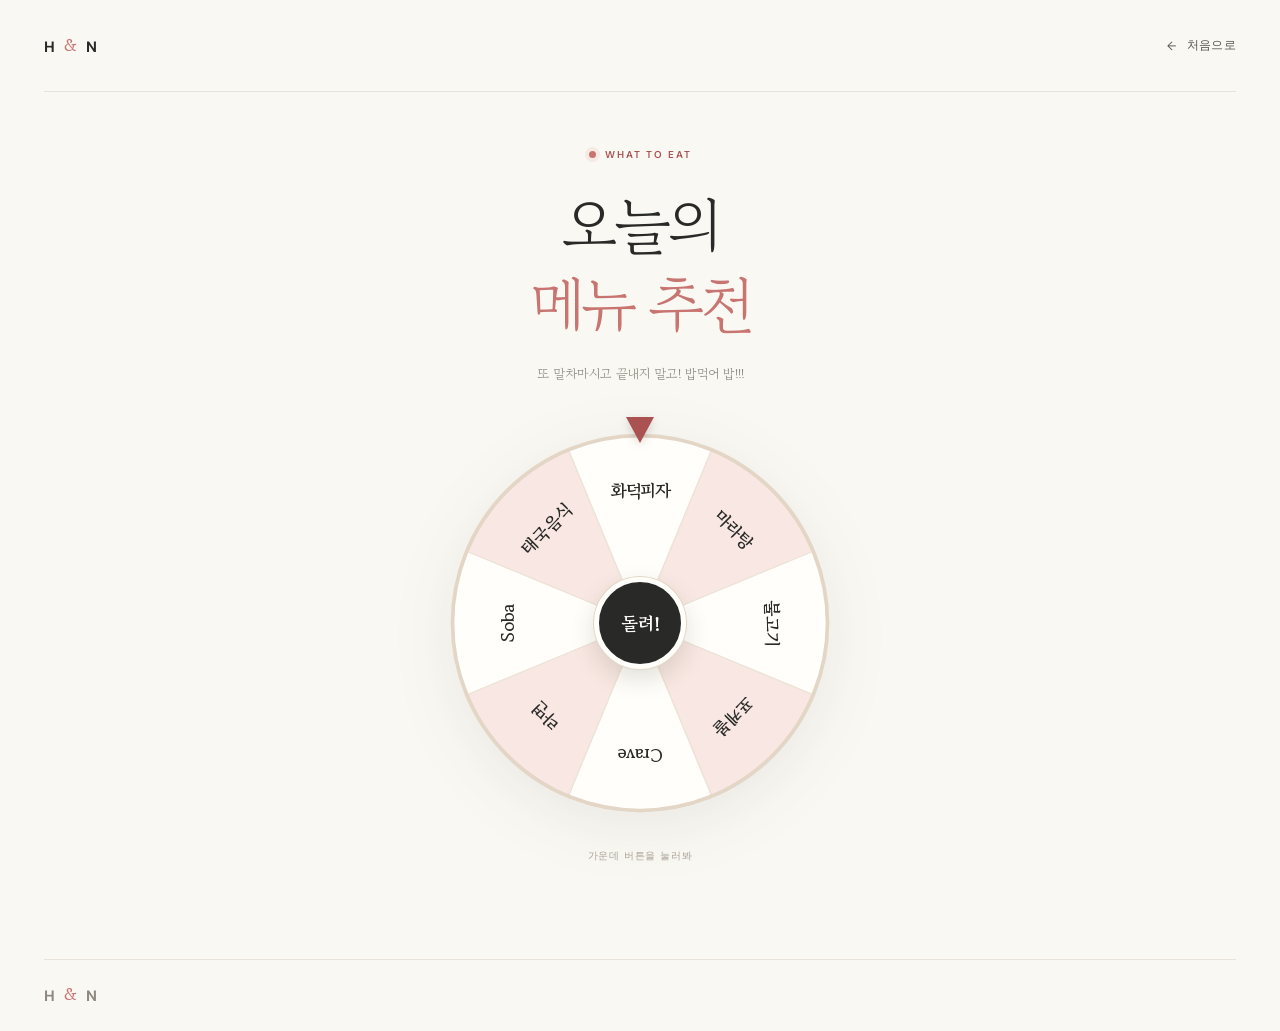
==== menu.html @ ce66f6a4 "Add a menu roulette page and drop the old site name Co-Authored-By: Claude Opus 5.5 <noreply@anthrop" ====
<!doctype html>
<html lang="ko">
  <head>
    <meta charset="utf-8">
    <meta name="viewport" content="width=device-width, initial-scale=1">
    <meta name="theme-color" content="#faf8f3">
    <meta name="description" content="오늘 뭐 먹을지 고민될 때 돌려 보는 메뉴 룰렛.">
    <title>오늘의 메뉴 추천</title>
    <link rel="stylesheet" href="styles.css">
  </head>
  <body class="menu-page">
    <header class="site-header">
      <a class="wordmark" href="index.html" aria-label="홈">H <span>&</span> N</a>
      <a class="header-link" href="index.html"><span aria-hidden="true">←</span> 처음으로</a>
    </header>

    <main>
      <section class="timeline-intro menu-intro" aria-labelledby="menu-title">
        <p class="eyebrow"><span class="eyebrow-dot" aria-hidden="true"></span> WHAT TO EAT</p>
        <h1 id="menu-title">오늘의<br><span>메뉴 추천</span></h1>
        <p class="menu-note">또 말차마시고 끝내지 말고! 밥먹어 밥!!!</p>
      </section>

      <section class="roulette" aria-label="메뉴 룰렛">
        <div class="roulette-stage">
          <span class="roulette-pointer" aria-hidden="true"></span>
          <svg class="roulette-wheel" viewBox="-160 -160 320 320" aria-hidden="true" data-wheel></svg>
          <button class="roulette-spin" type="button" data-spin>돌려!</button>
        </div>
        <p class="roulette-hint">가운데 버튼을 눌러봐</p>
      </section>
    </main>

    <footer class="timeline-footer">
      <a class="wordmark" href="index.html">H <span>&</span> N</a>
    </footer>

    <div class="reveal" role="dialog" aria-modal="true" aria-labelledby="reveal-title" hidden data-reveal>
      <div class="reveal-confetti" aria-hidden="true" data-confetti></div>
      <div class="reveal-card">
        <p class="reveal-kicker" id="reveal-title">따단!</p>
        <p class="reveal-menu" data-result></p>
        <div class="reveal-actions">
          <button class="primary-link" type="button" data-again>
            <span>한 번 더 돌리기</span>
            <span class="link-arrow" aria-hidden="true">↻</span>
          </button>
          <button class="secondary-link" type="button" data-close>
            <span>좋아, 이걸로!</span>
            <span class="link-arrow" aria-hidden="true">♥</span>
          </button>
        </div>
      </div>
    </div>

    <script>
      const menus = [
        { label: "화덕피자", text: "Ocean View에서 화덕피자!" },
        { label: "마라탕", text: "마라탕 배달 시켜먹기~" },
        { label: "불고기", text: "K-Central가서 불고기 어때?" },
        { label: "포케볼", text: "오늘은 Makai에서 포케볼이 딱이다! (ㅇㅈㅇㅈ)" },
        { label: "Crave", text: "건강하게 이번엔 Crave가자!" },
        { label: "라면", text: "귀찮은데…오늘은 집에서 라면이닷!" },
        { label: "Soba", text: "찾아보니 Noodles의 Soba Shrimp가 그렇게 맛있대!" },
        { label: "태국음식", text: "태국음식은 어떤가용 울 공쥬님? ㅎㅎ" },
      ];

      const wheel = document.querySelector("[data-wheel]");
      const spinButton = document.querySelector("[data-spin]");
      const reveal = document.querySelector("[data-reveal]");
      const result = document.querySelector("[data-result]");
      const confetti = document.querySelector("[data-confetti]");
      const reduceMotion = matchMedia("(prefers-reduced-motion: reduce)");

      // Draw the wheel: slice i is centred at i * slice degrees, clockwise from the top.
      const slice = 360 / menus.length;
      const radius = 150;
      const point = (deg, r) => {
        const rad = (deg - 90) * (Math.PI / 180);
        return `${(r * Math.cos(rad)).toFixed(2)} ${(r * Math.sin(rad)).toFixed(2)}`;
      };
      wheel.innerHTML = menus.map((menu, i) => {
        const start = i * slice - slice / 2;
        const end = start + slice;
        return `
          <path class="slice slice-${i % 2}" d="M0 0 L${point(start, radius)} A${radius} ${radius} 0 0 1 ${point(end, radius)} Z"/>
          <text class="slice-label" transform="rotate(${i * slice}) translate(0 -104)">${menu.label}</text>`;
      }).join("") + `<circle class="wheel-rim" r="${radius}"/>`;

      let rotation = 0;
      let last = -1;
      let spinning = false;

      function spin() {
        if (spinning) return;
        spinning = true;
        spinButton.disabled = true;
        closeReveal(false);

        // Pick a different menu from last time so it never feels stuck.
        let pick;
        do pick = Math.floor(Math.random() * menus.length);
        while (pick === last && menus.length > 1);
        last = pick;

        const jitter = (Math.random() - 0.5) * slice * 0.6;
        const target = (360 - pick * slice + jitter + 360) % 360;
        const turns = rotation - (rotation % 360) + 360 * 6 + target;
        const duration = reduceMotion.matches ? 0 : 4600;
        rotation = turns;
        wheel.style.transitionDuration = `${duration}ms`;
        wheel.style.transform = `rotate(${rotation}deg)`;

        setTimeout(() => {
          spinning = false;
          spinButton.disabled = false;
          openReveal(menus[pick].text);
        }, duration + 150);
      }

      function burst() {
        const colors = ["#c87572", "#d3b778", "#e8b4ab", "#a95251", "#efd9a6"];
        confetti.innerHTML = Array.from({ length: 36 }, (_, i) => {
          const angle = (i / 36) * Math.PI * 2 + Math.random() * 0.3;
          const distance = 140 + Math.random() * 160;
          const style = [
            `--x:${(Math.cos(angle) * distance).toFixed(0)}px`,
            `--y:${(Math.sin(angle) * distance).toFixed(0)}px`,
            `--r:${Math.floor(Math.random() * 540)}deg`,
            `--d:${Math.floor(Math.random() * 120)}ms`,
            `background:${colors[i % colors.length]}`,
          ].join(";");
          return `<i style="${style}"></i>`;
        }).join("");
      }

      function openReveal(text) {
        result.textContent = text;
        burst();
        reveal.hidden = false;
        // Restart the entrance animation each time.
        reveal.classList.remove("is-open");
        void reveal.offsetWidth;
        reveal.classList.add("is-open");
        reveal.querySelector("[data-close]").focus();
      }

      function closeReveal(restoreFocus = true) {
        if (reveal.hidden) return;
        reveal.hidden = true;
        reveal.classList.remove("is-open");
        if (restoreFocus) spinButton.focus();
      }

      spinButton.addEventListener("click", spin);
      document.querySelector("[data-again]").addEventListener("click", spin);
      document.querySelector("[data-close]").addEventListener("click", () => closeReveal());
      reveal.addEventListener("click", (event) => {
        if (event.target === reveal) closeReveal();
      });
      addEventListener("keydown", (event) => {
        if (event.key === "Escape") closeReveal();
      });
    </script>
  </body>
</html>
---- styles.css ----
@import url("https://fonts.googleapis.com/css2?family=DM+Sans:wght@400;500;600;700&family=Gowun+Batang:wght@400;700&display=swap");

:root {
  color-scheme: light;
  --paper: #faf8f3;
  --ink: #292a27;
  --muted: #89877f;
  --line: #e8e2d8;
  --accent: #c87572;
  --accent-dark: #a95251;
  --sans: "DM Sans", "Apple SD Gothic Neo", "Malgun Gothic", sans-serif;
  --serif: "Gowun Batang", "Nanum Myeongjo", Georgia, serif;
}

* {
  box-sizing: border-box;
}

html {
  background: var(--paper);
  scroll-behavior: smooth;
}

body {
  min-width: 320px;
  margin: 0;
  color: var(--ink);
  background: var(--paper);
  font-family: var(--sans);
  -webkit-font-smoothing: antialiased;
}

a {
  color: inherit;
}

a:focus-visible {
  outline: 2px solid var(--accent);
  outline-offset: 5px;
}

.site-header,
.home-footer,
.timeline-footer {
  display: flex;
  align-items: center;
  justify-content: space-between;
}

.site-header {
  width: min(100% - 88px, 1320px);
  height: 92px;
  margin: 0 auto;
  border-bottom: 1px solid var(--line);
}

.wordmark {
  text-decoration: none;
  font-size: 15px;
  font-weight: 700;
  letter-spacing: 0.1em;
}

.wordmark span {
  padding: 0 2px;
  color: var(--accent);
  font-family: var(--serif);
}

.header-link {
  display: inline-flex;
  align-items: center;
  gap: 10px;
  color: #585750;
  text-decoration: none;
  font-size: 12px;
  letter-spacing: 0.025em;
  transition: color 180ms ease;
}

.header-nav {
  display: flex;
  align-items: center;
  gap: 28px;
}

.header-link:hover,
.back-link:hover {
  color: var(--accent-dark);
}

.home-page {
  min-height: 100svh;
  display: flex;
  flex-direction: column;
}

.home-hero {
  position: relative;
  isolation: isolate;
  display: flex;
  flex: 1;
  min-height: 600px;
  align-items: center;
  justify-content: center;
  flex-direction: column;
  overflow: hidden;
  padding: 78px 24px 96px;
  text-align: center;
}

.eyebrow {
  display: inline-flex;
  align-items: center;
  gap: 9px;
  margin: 0;
  color: var(--accent-dark);
  font-size: 10px;
  font-weight: 600;
  letter-spacing: 0.2em;
}

.eyebrow-dot {
  width: 7px;
  height: 7px;
  border-radius: 50%;
  background: var(--accent);
  box-shadow: 0 0 0 4px #c875721c;
}

.hero-kicker {
  margin: 39px 0 16px;
  color: #817d74;
  font-family: var(--serif);
  font-size: 17px;
  letter-spacing: 0.12em;
}

.hero-kicker span {
  padding: 0 4px;
  color: var(--accent);
  font-family: var(--sans);
  font-size: 12px;
}

.home-hero h1,
.timeline-intro h1 {
  margin: 0;
  font-family: var(--serif);
  font-size: clamp(54px, 8vw, 94px);
  font-weight: 400;
  letter-spacing: -0.085em;
  line-height: 1.28;
}

.home-hero h1 span,
.timeline-intro h1 span {
  color: var(--accent);
}

.home-hero h1 {
  margin-bottom: 40px;
}

.primary-link {
  display: inline-flex;
  min-width: 228px;
  align-items: center;
  justify-content: space-between;
  gap: 25px;
  padding: 16px 18px 16px 22px;
  border: 1px solid var(--ink);
  background: var(--ink);
  color: #fffdf9;
  text-decoration: none;
  font-size: 12px;
  transition: background 180ms ease, color 180ms ease, transform 180ms ease;
}

.primary-link:hover {
  transform: translateY(-2px);
  border-color: var(--accent-dark);
  background: var(--accent-dark);
}

.secondary-link {
  display: inline-flex;
  min-width: 228px;
  align-items: center;
  justify-content: space-between;
  gap: 25px;
  margin-top: 12px;
  padding: 15px 18px 15px 22px;
  border: 1px solid var(--line);
  background: #fffefa;
  color: var(--ink);
  text-decoration: none;
  font-size: 12px;
  transition: border-color 180ms ease, color 180ms ease, transform 180ms ease;
}

.secondary-link:hover {
  transform: translateY(-2px);
  border-color: var(--accent);
  color: var(--accent-dark);
}

.link-arrow {
  font-size: 16px;
  line-height: 1;
}

.hero-orbit {
  position: absolute;
  z-index: -1;
  width: 410px;
  height: 410px;
  border: 1px solid #e6ddd1;
  border-radius: 50%;
  pointer-events: none;
}

.hero-orbit::before,
.hero-orbit::after {
  position: absolute;
  width: 6px;
  height: 6px;
  border-radius: 50%;
  background: var(--accent);
  content: "";
}

.hero-orbit::before {
  top: 17%;
  left: 18%;
}

.hero-orbit::after {
  right: 12%;
  bottom: 24%;
  width: 4px;
  height: 4px;
  background: #d3b778;
}

.hero-orbit-one {
  top: 50%;
  left: 50%;
  transform: translate(-50%, -50%);
}

.hero-orbit-two {
  top: 50%;
  left: 50%;
  width: 496px;
  height: 496px;
  border-color: #efebe3;
  transform: translate(-50%, -50%);
}

.home-footer {
  width: min(100% - 88px, 1320px);
  min-height: 68px;
  margin: 0 auto;
  border-top: 1px solid var(--line);
  color: #8d8981;
  font-size: 9px;
  letter-spacing: 0.12em;
}

.home-footer > span:last-child span,
.timeline-footer > span span {
  padding-left: 5px;
  color: var(--accent);
}

.timeline-intro {
  display: flex;
  min-height: 485px;
  align-items: center;
  justify-content: center;
  flex-direction: column;
  padding: 90px 24px 82px;
  text-align: center;
}

.timeline-intro h1 {
  margin-top: 34px;
  font-size: clamp(48px, 7vw, 78px);
}

.timeline-subtitle {
  margin: 22px 0 0;
  color: #77736c;
  font-family: var(--serif);
  font-size: 15px;
}

.timeline-range {
  margin: 21px 0 0;
  color: #a09a90;
  font-size: 10px;
  letter-spacing: 0.16em;
}

.timeline-range span {
  padding: 0 12px;
  color: var(--accent);
}

.back-link {
  display: inline-flex;
  align-items: center;
  gap: 8px;
  color: #79756d;
  text-decoration: none;
  font-size: 11px;
  transition: color 180ms ease;
}

.timeline-intro .back-link {
  margin-top: 27px;
}

.memories {
  width: min(100% - 48px, 1120px);
  margin: 0 auto;
  padding: 5px 0 102px;
}

.timeline-page {
  overflow-x: clip;
}

.timeline-head {
  display: flex;
  align-items: center;
  justify-content: space-between;
  gap: 20px;
  margin-bottom: 30px;
}

.timeline-label {
  margin: 0;
  color: #aaa399;
  font-size: 9px;
  letter-spacing: 0.22em;
}

.timeline-controls {
  display: flex;
  align-items: center;
  gap: 10px;
}

.timeline-count {
  margin-right: 6px;
  color: #a09a90;
  font-size: 10px;
  font-variant-numeric: tabular-nums;
  letter-spacing: 0.16em;
}

.timeline-count span {
  color: var(--accent-dark);
  font-weight: 600;
}

.timeline-button {
  display: grid;
  width: 40px;
  height: 40px;
  place-items: center;
  padding: 0;
  border: 1px solid var(--line);
  border-radius: 50%;
  background: #fffefa;
  color: var(--ink);
  font: inherit;
  font-size: 14px;
  cursor: pointer;
  transition: background 180ms ease, border-color 180ms ease, color 180ms ease, opacity 180ms ease;
}

@media (hover: hover) {
  .timeline-button:hover:not(:disabled) {
    border-color: var(--accent-dark);
    background: var(--accent-dark);
    color: #fffdf9;
  }
}

.timeline-button:disabled {
  opacity: 0.35;
  cursor: default;
}

.timeline-button:focus-visible,
.timeline:focus-visible {
  outline: 2px solid var(--accent);
  outline-offset: 4px;
}

/* Full-bleed horizontal track; side padding keeps the first card aligned with the page column. */
.timeline {
  --track-gutter: max(24px, calc(50vw - 560px));
  display: flex;
  gap: 28px;
  margin: 0 calc(50% - 50vw);
  padding: 6px var(--track-gutter) 28px;
  overflow-x: auto;
  overscroll-behavior-x: contain;
  scroll-padding-inline: var(--track-gutter);
  scroll-snap-type: x mandatory;
  scrollbar-color: var(--line) transparent;
  scrollbar-width: thin;
  list-style: none;
}

@media (hover: hover) and (pointer: fine) {
  .timeline {
    cursor: grab;
  }
}

.timeline.is-dragging {
  cursor: grabbing;
  scroll-snap-type: none;
  user-select: none;
}

.timeline-item {
  position: relative;
  display: flex;
  flex: 0 0 clamp(270px, 30vw, 360px);
  flex-direction: column;
  padding-top: 40px;
  scroll-snap-align: start;
}

.timeline-item::before {
  position: absolute;
  z-index: 1;
  top: 8px;
  left: 0;
  width: 11px;
  height: 11px;
  border: 3px solid var(--paper);
  border-radius: 50%;
  background: var(--accent);
  box-shadow: 0 0 0 1px #dca9a2;
  content: "";
}

.timeline-item::after {
  position: absolute;
  top: 13px;
  left: 0;
  width: calc(100% + 28px);
  height: 1px;
  background: var(--line);
  content: "";
}

.timeline-item:last-child::after {
  width: 100%;
  background: linear-gradient(to right, var(--line), transparent);
}

.memory-card {
  flex: 1;
  padding: 12px;
  border: 1px solid #eee9e0;
  background: #fffefa;
  box-shadow: 0 9px 35px #39312308;
}

.timeline-item-letter::before {
  background: #d3b778;
  box-shadow: 0 0 0 1px #e3cf9f;
}

.letter-card {
  display: flex;
  flex-direction: column;
  padding: 24px 21px 21px;
}

/* Blank ruled paper, waiting for the letter. */
.letter-paper {
  flex: 1;
  min-height: 280px;
  margin-top: 16px;
  border-top: 1px solid #eee9e0;
  background: repeating-linear-gradient(to bottom, transparent 0 31px, #f0ebe2 31px 32px);
}

.memory-photo {
  display: block;
  overflow: hidden;
  background: #f0ece5;
}

.memory-photo img {
  display: block;
  width: 100%;
  height: auto;
  aspect-ratio: 4 / 5;
  object-fit: cover;
  transition: transform 350ms ease;
}

.memory-photo:hover img {
  transform: scale(1.025);
}

.memory-copy {
  padding: 16px 9px 9px;
}

.memory-date {
  color: var(--accent-dark);
  font-size: 10px;
  font-weight: 600;
  letter-spacing: 0.12em;
}

.memory-copy h2,
.timeline-ending h2 {
  margin: 8px 0 0;
  font-family: var(--serif);
  font-size: 20px;
  font-weight: 700;
  letter-spacing: -0.045em;
  line-height: 1.55;
}

.memory-copy p,
.timeline-ending p {
  margin: 7px 0 0;
  color: #757169;
  font-family: var(--serif);
  font-size: 13px;
  line-height: 1.9;
  word-break: keep-all;
}

.timeline-ending {
  display: flex;
  max-width: 470px;
  align-items: center;
  flex-direction: column;
  margin: 57px auto 0;
  padding: 35px 20px 0;
  border-top: 1px solid var(--line);
  text-align: center;
}

.ending-heart {
  display: grid;
  width: 34px;
  height: 34px;
  margin-bottom: 21px;
  place-items: center;
  border: 1px solid #ead3ce;
  border-radius: 50%;
  color: var(--accent);
  font-size: 12px;
}

.timeline-ending h2 {
  margin-top: 11px;
  font-size: 25px;
}

.timeline-ending p {
  margin-top: 8px;
}

.timeline-ending .back-link {
  margin-top: 23px;
}

.voicemail-page {
  min-height: 100svh;
  display: flex;
  flex-direction: column;
}

.voicemail-page main {
  flex: 1;
}

/* Leave room so the fixed player never covers the footer. */
.voicemail-page .timeline-footer {
  margin-bottom: 168px;
}

.voicemail-intro .back-link {
  margin-top: 27px;
}

.voice-groups {
  display: flex;
  width: min(100% - 48px, 1120px);
  flex-direction: column;
  gap: 64px;
  margin: 0 auto;
  padding-bottom: 96px;
}

.voice-group-head {
  display: flex;
  align-items: baseline;
  gap: 16px;
  margin-bottom: 22px;
  padding-bottom: 14px;
  border-bottom: 1px solid var(--line);
}

.voice-group-head p {
  margin: 0;
  color: #aaa399;
  font-size: 9px;
  letter-spacing: 0.22em;
}

.voice-group-head h2 {
  margin: 0;
  font-family: var(--serif);
  font-size: 20px;
  font-weight: 700;
  letter-spacing: -0.04em;
}

.voice-list {
  display: grid;
  grid-template-columns: repeat(auto-fill, minmax(250px, 1fr));
  gap: 16px;
  margin: 0;
  padding: 0;
  list-style: none;
}

.voice-card {
  --p: 0;
  display: flex;
  width: 100%;
  height: 100%;
  min-height: 186px;
  flex-direction: column;
  padding: 18px 18px 20px;
  border: 1px solid #eee9e0;
  background: #fffefa;
  box-shadow: 0 9px 35px #39312308;
  color: var(--ink);
  font: inherit;
  text-align: left;
  cursor: pointer;
  transition: border-color 180ms ease, background 180ms ease, transform 180ms ease;
}

@media (hover: hover) {
  .voice-card:hover {
    transform: translateY(-2px);
    border-color: #e4cfc9;
  }
}

.voice-card:focus-visible {
  outline: 2px solid var(--accent);
  outline-offset: 3px;
}

.voice-card.is-current {
  border-color: #dfb5ae;
  background: #fff9f6;
}

.voice-card-top {
  display: flex;
  justify-content: space-between;
  color: #a09a90;
  font-size: 10px;
  font-variant-numeric: tabular-nums;
  letter-spacing: 0.14em;
}

.voice-number {
  color: var(--accent-dark);
  font-weight: 600;
}

.voice-title {
  margin: 14px 0 22px;
  font-family: var(--serif);
  font-size: 18px;
  font-weight: 700;
  letter-spacing: -0.045em;
  line-height: 1.5;
  word-break: keep-all;
}

.voice-bottom {
  display: flex;
  align-items: center;
  gap: 14px;
  margin-top: auto;
}

.voice-play {
  display: grid;
  width: 38px;
  height: 38px;
  flex: none;
  place-items: center;
  border: 1px solid var(--line);
  border-radius: 50%;
  background: var(--paper);
  transition: background 180ms ease, border-color 180ms ease, color 180ms ease;
}

.voice-card.is-current .voice-play {
  border-color: var(--accent);
  background: var(--accent);
  color: #fffdf9;
}

.voice-play svg,
.player-button svg {
  width: 16px;
  height: 16px;
  fill: currentColor;
}

.icon-pause,
.voice-card.is-playing .icon-play,
body.is-playing .player-toggle .icon-play {
  display: none;
}

.voice-card.is-playing .icon-pause,
body.is-playing .player-toggle .icon-pause {
  display: block;
}

.voice-wave {
  position: relative;
  height: 30px;
  flex: 1;
}

.wave-bars {
  position: absolute;
  inset: 0;
  display: flex;
  align-items: center;
  justify-content: space-between;
}

.wave-bars i {
  width: 2px;
  height: calc(var(--h) * 100%);
  border-radius: 1px;
  background: #e2dbd0;
}

.wave-played {
  clip-path: inset(0 calc((1 - var(--p)) * 100%) 0 0);
}

.wave-played i {
  background: var(--accent);
}

.voice-player {
  position: fixed;
  z-index: 10;
  right: 0;
  bottom: max(16px, env(safe-area-inset-bottom));
  left: 0;
  display: grid;
  width: min(100% - 32px, 760px);
  grid-template-areas:
    "info controls"
    "seek seek";
  grid-template-columns: minmax(0, 1fr) auto;
  gap: 12px 24px;
  margin: 0 auto;
  padding: 16px 20px 14px;
  border: 1px solid #ebe4d9;
  background: #fffefaf2;
  box-shadow: 0 16px 50px #3931231f;
  backdrop-filter: blur(12px);
}

.player-info {
  display: flex;
  min-width: 0;
  align-items: center;
  gap: 14px;
  grid-area: info;
}

.player-number {
  display: grid;
  width: 40px;
  height: 40px;
  flex: none;
  place-items: center;
  border: 1px solid #ead3ce;
  border-radius: 50%;
  color: var(--accent-dark);
  font-size: 11px;
  font-weight: 600;
  font-variant-numeric: tabular-nums;
}

.player-info > div {
  min-width: 0;
}

.player-state {
  margin: 0;
  color: #a09a90;
  font-size: 9px;
  letter-spacing: 0.16em;
}

.is-playing .player-state {
  color: var(--accent-dark);
}

.player-title {
  overflow: hidden;
  margin: 4px 0 0;
  font-family: var(--serif);
  font-size: 16px;
  font-weight: 700;
  letter-spacing: -0.04em;
  text-overflow: ellipsis;
  white-space: nowrap;
}

.player-controls {
  display: flex;
  align-items: center;
  gap: 6px;
  grid-area: controls;
}

.player-button {
  display: grid;
  width: 38px;
  height: 38px;
  place-items: center;
  padding: 0;
  border: 0;
  border-radius: 50%;
  background: transparent;
  color: var(--ink);
  cursor: pointer;
  transition: background 180ms ease, color 180ms ease;
}

.player-button svg {
  width: 20px;
  height: 20px;
}

.player-button .ring {
  fill: none;
  stroke: currentColor;
  stroke-width: 1.6;
  stroke-linecap: round;
}

.player-button text {
  font-family: var(--sans);
  font-size: 7px;
  font-weight: 700;
  text-anchor: middle;
}

.player-toggle {
  width: 48px;
  height: 48px;
  margin: 0 4px;
  background: var(--ink);
  color: #fffdf9;
}

@media (hover: hover) {
  .player-button:hover {
    background: #f3eee6;
    color: var(--accent-dark);
  }

  .player-toggle:hover {
    background: var(--accent-dark);
    color: #fffdf9;
  }
}

.player-button:focus-visible,
.player-range:focus-visible {
  outline: 2px solid var(--accent);
  outline-offset: 2px;
}

.player-seek {
  display: flex;
  align-items: center;
  gap: 12px;
  grid-area: seek;
}

.player-time {
  min-width: 30px;
  color: #8d8981;
  font-size: 10px;
  font-variant-numeric: tabular-nums;
}

.player-time:last-child {
  text-align: right;
}

.player-range {
  --p: 0;
  flex: 1;
  height: 20px;
  margin: 0;
  background: transparent;
  cursor: pointer;
  appearance: none;
}

.player-range::-webkit-slider-runnable-track {
  height: 3px;
  border-radius: 2px;
  background: linear-gradient(to right, var(--accent) calc(var(--p) * 100%), #ebe4d9 0);
}

.player-range::-moz-range-track {
  height: 3px;
  border-radius: 2px;
  background: linear-gradient(to right, var(--accent) calc(var(--p) * 100%), #ebe4d9 0);
}

.player-range::-webkit-slider-thumb {
  width: 13px;
  height: 13px;
  margin-top: -5px;
  border: 2px solid #fffefa;
  border-radius: 50%;
  background: var(--accent-dark);
  box-shadow: 0 0 0 1px #dca9a2;
  appearance: none;
}

.player-range::-moz-range-thumb {
  width: 9px;
  height: 9px;
  border: 2px solid #fffefa;
  border-radius: 50%;
  background: var(--accent-dark);
  box-shadow: 0 0 0 1px #dca9a2;
}

.menu-page {
  min-height: 100svh;
  display: flex;
  flex-direction: column;
}

.menu-page main {
  flex: 1;
}

.menu-intro {
  min-height: 0;
  padding: 56px 24px 40px;
}

.menu-intro h1 {
  margin-top: 24px;
  font-size: clamp(42px, 5.5vw, 62px);
}

.menu-note {
  margin: 20px 0 0;
  color: #8d8981;
  font-family: var(--serif);
  font-size: 13px;
}

.roulette {
  display: flex;
  align-items: center;
  flex-direction: column;
  padding: 0 24px 96px;
}

.roulette-stage {
  position: relative;
  width: min(100%, 400px);
  aspect-ratio: 1;
}

.roulette-wheel {
  display: block;
  width: 100%;
  height: 100%;
  filter: drop-shadow(0 14px 30px #39312314);
  transition-property: transform;
  transition-timing-function: cubic-bezier(0.12, 0.7, 0.12, 1);
}

.slice {
  stroke: #ece3d7;
  stroke-width: 1;
}

.slice-0 {
  fill: #fffefa;
}

.slice-1 {
  fill: #f8e7e2;
}

.wheel-rim {
  fill: none;
  stroke: #e3d6c6;
  stroke-width: 3;
}

.slice-label {
  fill: var(--ink);
  font-family: var(--serif);
  font-size: 14px;
  font-weight: 700;
  letter-spacing: -0.03em;
  text-anchor: middle;
  dominant-baseline: middle;
}

.roulette-pointer {
  position: absolute;
  z-index: 1;
  top: -6px;
  left: 50%;
  width: 0;
  height: 0;
  border-top: 26px solid var(--accent-dark);
  border-right: 14px solid transparent;
  border-left: 14px solid transparent;
  filter: drop-shadow(0 3px 4px #3931232e);
  transform: translateX(-50%);
}

.roulette-spin {
  position: absolute;
  top: 50%;
  left: 50%;
  width: 92px;
  height: 92px;
  border: 5px solid #fffefa;
  border-radius: 50%;
  background: var(--ink);
  box-shadow: 0 0 0 1px #e3d6c6, 0 10px 24px #39312326;
  color: #fffdf9;
  font-family: var(--serif);
  font-size: 18px;
  font-weight: 700;
  cursor: pointer;
  transform: translate(-50%, -50%);
  transition: background 180ms ease, transform 180ms ease;
}

.roulette-spin:hover:not(:disabled) {
  background: var(--accent-dark);
  transform: translate(-50%, -50%) scale(1.05);
}

.roulette-spin:disabled {
  cursor: default;
}

.roulette-spin:focus-visible,
.reveal button:focus-visible {
  outline: 2px solid var(--accent);
  outline-offset: 4px;
}

.roulette-hint {
  margin: 26px 0 0;
  color: #aaa399;
  font-size: 10px;
  letter-spacing: 0.08em;
}

.reveal {
  position: fixed;
  z-index: 20;
  inset: 0;
  display: grid;
  place-items: center;
  padding: 20px;
  background: #faf8f3d9;
  backdrop-filter: blur(6px);
}

.reveal[hidden] {
  display: none;
}

.reveal-card {
  position: relative;
  display: flex;
  width: min(100%, 460px);
  align-items: center;
  flex-direction: column;
  padding: 44px 32px 34px;
  border: 1px solid #ead3ce;
  background: #fffefa;
  box-shadow: 0 30px 80px #3931232b;
  text-align: center;
}

.reveal.is-open .reveal-card {
  animation: reveal-pop 650ms cubic-bezier(0.2, 1.4, 0.4, 1) both;
}

.reveal-kicker {
  margin: 0;
  color: var(--accent);
  font-family: var(--serif);
  font-size: clamp(44px, 12vw, 60px);
  font-weight: 700;
  letter-spacing: -0.06em;
  line-height: 1.1;
}

.reveal.is-open .reveal-kicker {
  animation: reveal-bounce 700ms 120ms cubic-bezier(0.2, 1.6, 0.4, 1) both;
}

.reveal-menu {
  margin: 18px 0 0;
  font-family: var(--serif);
  font-size: clamp(20px, 5.5vw, 25px);
  font-weight: 700;
  letter-spacing: -0.045em;
  line-height: 1.55;
  word-break: keep-all;
}

.reveal.is-open .reveal-menu {
  animation: reveal-rise 500ms 320ms ease-out both;
}

.reveal-actions {
  display: flex;
  flex-wrap: wrap;
  justify-content: center;
  gap: 10px;
  margin-top: 30px;
}

.reveal-actions .primary-link,
.reveal-actions .secondary-link {
  min-width: 180px;
  margin: 0;
  font-family: inherit;
  cursor: pointer;
}

.reveal-actions .secondary-link .link-arrow {
  color: var(--accent);
}

.reveal-confetti {
  position: absolute;
  z-index: 1;
  top: 50%;
  left: 50%;
  pointer-events: none;
}

.reveal-confetti i {
  position: absolute;
  width: 8px;
  height: 12px;
  border-radius: 2px;
  opacity: 0;
}

.reveal.is-open .reveal-confetti i {
  animation: confetti 1300ms var(--d) cubic-bezier(0.15, 0.8, 0.3, 1) both;
}

@keyframes reveal-pop {
  from {
    opacity: 0;
    transform: scale(0.6);
  }
}

@keyframes reveal-bounce {
  from {
    opacity: 0;
    transform: scale(0.3) rotate(-8deg);
  }
}

@keyframes reveal-rise {
  from {
    opacity: 0;
    transform: translateY(10px);
  }
}

@keyframes confetti {
  0% {
    opacity: 1;
    transform: translate(0, 0) rotate(0);
  }

  100% {
    opacity: 0;
    transform: translate(var(--x), calc(var(--y) + 80px)) rotate(var(--r));
  }
}

.timeline-footer {
  width: min(100% - 88px, 1320px);
  min-height: 72px;
  margin: 0 auto;
  border-top: 1px solid var(--line);
  color: #8d8981;
  font-size: 10px;
}

@media (max-width: 680px) {
  .site-header,
  .home-footer,
  .timeline-footer {
    width: calc(100% - 40px);
  }

  .site-header {
    height: 72px;
  }

  .header-nav {
    gap: 16px;
  }

  .home-hero {
    min-height: 620px;
    padding: 70px 20px 90px;
  }

  .home-hero h1 {
    font-size: clamp(56px, 14vw, 76px);
  }

  .hero-orbit {
    width: min(410px, 92vw);
    height: min(410px, 92vw);
  }

  .hero-orbit-two {
    width: min(496px, 110vw);
    height: min(496px, 110vw);
  }

  .timeline-intro {
    min-height: 420px;
    padding: 74px 20px 65px;
  }

  .timeline-intro h1 {
    font-size: clamp(50px, 12vw, 68px);
  }

  .timeline-subtitle {
    font-size: 13px;
  }

  .memories {
    width: calc(100% - 36px);
  }

  .timeline-head {
    margin-bottom: 22px;
  }

  .timeline-label {
    max-width: 120px;
    line-height: 1.7;
  }

  .timeline-button {
    width: 36px;
    height: 36px;
  }

  .timeline {
    --track-gutter: 18px;
    gap: 16px;
  }

  .timeline-item {
    flex-basis: min(78vw, 340px);
  }

  .timeline-item::after {
    width: calc(100% + 16px);
  }

  .memory-copy {
    padding: 14px 5px 6px;
  }

  .memory-copy h2 {
    font-size: 19px;
  }

  .voice-groups {
    width: calc(100% - 36px);
    gap: 48px;
  }

  .voice-list {
    grid-template-columns: 1fr;
    gap: 12px;
  }

  .voice-card {
    min-height: 0;
  }

  .voice-title {
    margin: 10px 0 16px;
  }

  .voice-player {
    bottom: max(10px, env(safe-area-inset-bottom));
    width: calc(100% - 20px);
    grid-template-areas:
      "info"
      "controls"
      "seek";
    grid-template-columns: minmax(0, 1fr);
    gap: 8px;
    padding: 14px 16px 10px;
  }

  .player-number {
    width: 34px;
    height: 34px;
  }

  .player-controls {
    justify-content: center;
  }

  .player-button {
    width: 42px;
    height: 42px;
  }

  .voicemail-page .timeline-footer {
    margin-bottom: 214px;
  }

  .timeline-ending {
    margin-top: 43px;
    padding-right: 0;
    padding-left: 0;
  }
}

@media (prefers-reduced-motion: reduce) {
  *,
  *::before,
  *::after {
    scroll-behavior: auto !important;
    transition-duration: 0.01ms !important;
    animation-duration: 0.01ms !important;
  }
}
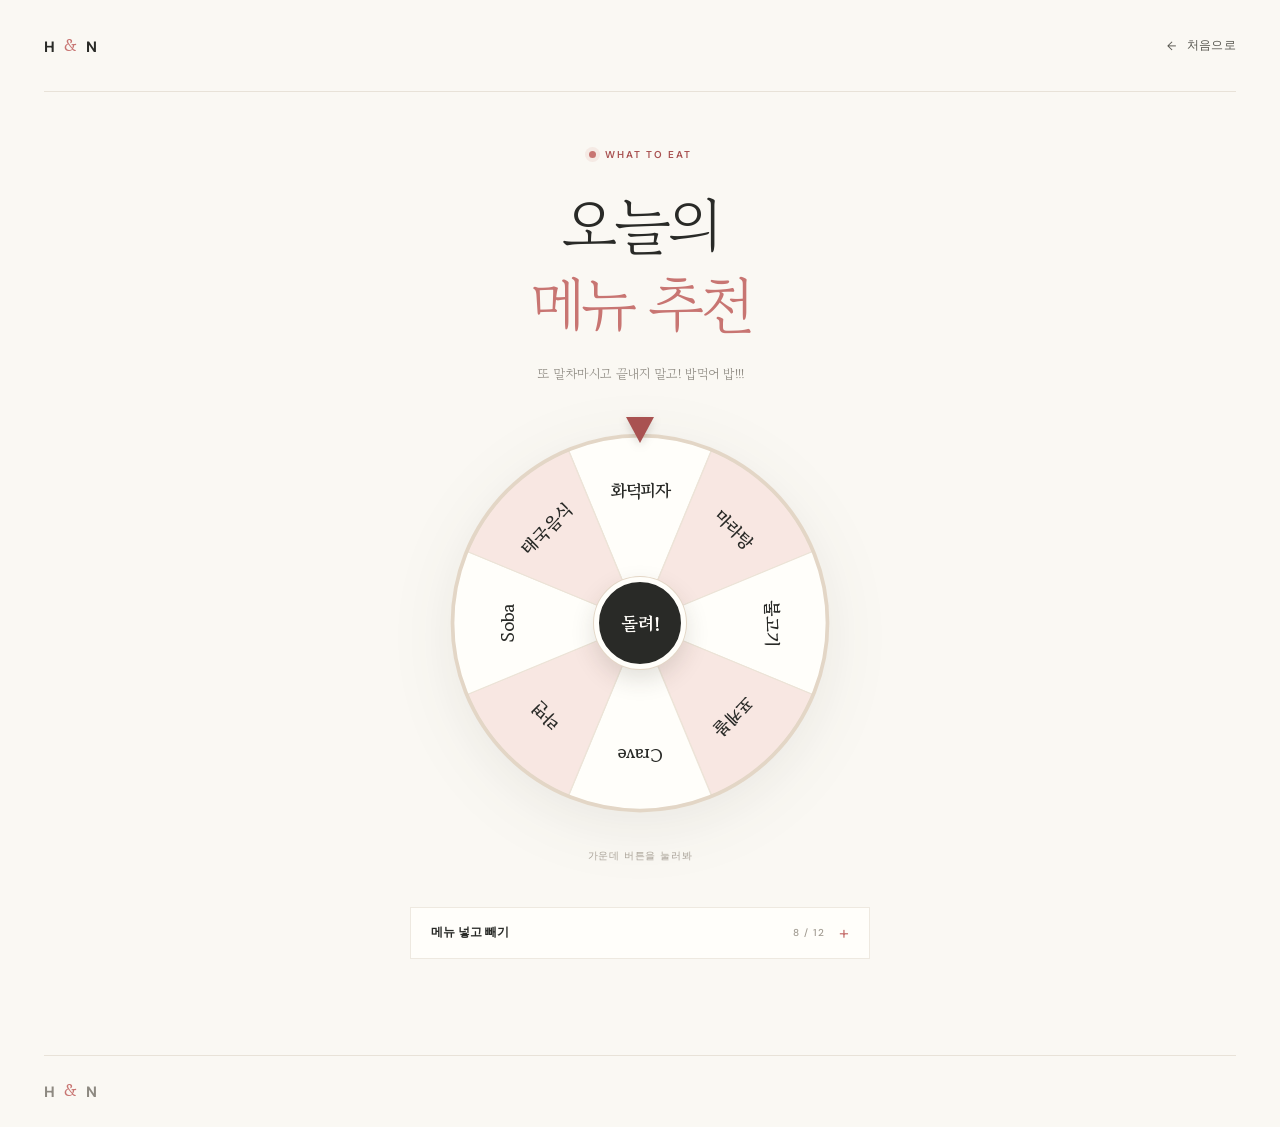
==== commit 96dd6787: "Let the roulette menus be added and removed, and drop the reveal kicker Co-Authored-By: Claude Opus " ====
--- a/menu.html
+++ b/menu.html
@@ -28,6 +28,21 @@
           <button class="roulette-spin" type="button" data-spin>돌려!</button>
         </div>
         <p class="roulette-hint">가운데 버튼을 눌러봐</p>
+
+        <details class="menu-editor">
+          <summary>메뉴 넣고 빼기 <span class="menu-count" data-count></span></summary>
+          <ul class="menu-items" data-items></ul>
+          <form class="menu-add" data-add-form>
+            <input name="label" maxlength="10" placeholder="메뉴 (예: 떡볶이)" aria-label="룰렛에 적을 메뉴 이름" required>
+            <input name="text" maxlength="40" placeholder="한마디 (안 적어도 돼)" aria-label="결과에 보여줄 한마디">
+            <button type="submit">넣기</button>
+          </form>
+          <p class="menu-editor-message" aria-live="polite" data-message></p>
+          <div class="menu-editor-foot">
+            <p>바꾼 메뉴는 지금 쓰는 폰(브라우저)에 저장돼.</p>
+            <button type="button" data-reset>처음 메뉴로 되돌리기</button>
+          </div>
+        </details>
       </section>
     </main>
 
@@ -38,8 +53,7 @@
     <div class="reveal" role="dialog" aria-modal="true" aria-labelledby="reveal-title" hidden data-reveal>
       <div class="reveal-confetti" aria-hidden="true" data-confetti></div>
       <div class="reveal-card">
-        <p class="reveal-kicker" id="reveal-title">따단!</p>
-        <p class="reveal-menu" data-result></p>
+        <p class="reveal-menu" id="reveal-title" data-result></p>
         <div class="reveal-actions">
           <button class="primary-link" type="button" data-again>
             <span>한 번 더 돌리기</span>
@@ -54,7 +68,7 @@
     </div>
 
     <script>
-      const menus = [
+      const defaultMenus = [
         { label: "화덕피자", text: "Ocean View에서 화덕피자!" },
         { label: "마라탕", text: "마라탕 배달 시켜먹기~" },
         { label: "불고기", text: "K-Central가서 불고기 어때?" },
@@ -64,32 +78,133 @@
         { label: "Soba", text: "찾아보니 Noodles의 Soba Shrimp가 그렇게 맛있대!" },
         { label: "태국음식", text: "태국음식은 어떤가용 울 공쥬님? ㅎㅎ" },
       ];
+      const STORAGE_KEY = "menu-roulette";
+      const MIN_MENUS = 2;
+      const MAX_MENUS = 12;
 
       const wheel = document.querySelector("[data-wheel]");
       const spinButton = document.querySelector("[data-spin]");
       const reveal = document.querySelector("[data-reveal]");
       const result = document.querySelector("[data-result]");
       const confetti = document.querySelector("[data-confetti]");
+      const itemList = document.querySelector("[data-items]");
+      const addForm = document.querySelector("[data-add-form]");
+      const count = document.querySelector("[data-count]");
+      const message = document.querySelector("[data-message]");
       const reduceMotion = matchMedia("(prefers-reduced-motion: reduce)");
+      const SVG_NS = "http://www.w3.org/2000/svg";
+
+      function loadMenus() {
+        try {
+          const saved = JSON.parse(localStorage.getItem(STORAGE_KEY));
+          if (Array.isArray(saved) && saved.length >= MIN_MENUS) return saved;
+        } catch {}
+        return defaultMenus.map((menu) => ({ ...menu }));
+      }
+
+      function saveMenus() {
+        try {
+          localStorage.setItem(STORAGE_KEY, JSON.stringify(menus));
+        } catch {}
+      }
+
+      let menus = loadMenus();
+      let rotation = 0;
+      let last = -1;
+      let spinning = false;
 
       // Draw the wheel: slice i is centred at i * slice degrees, clockwise from the top.
-      const slice = 360 / menus.length;
+      // Built with DOM nodes (not innerHTML) because menu names can be typed in by hand.
       const radius = 150;
       const point = (deg, r) => {
         const rad = (deg - 90) * (Math.PI / 180);
         return `${(r * Math.cos(rad)).toFixed(2)} ${(r * Math.sin(rad)).toFixed(2)}`;
       };
-      wheel.innerHTML = menus.map((menu, i) => {
-        const start = i * slice - slice / 2;
-        const end = start + slice;
-        return `
-          <path class="slice slice-${i % 2}" d="M0 0 L${point(start, radius)} A${radius} ${radius} 0 0 1 ${point(end, radius)} Z"/>
-          <text class="slice-label" transform="rotate(${i * slice}) translate(0 -104)">${menu.label}</text>`;
-      }).join("") + `<circle class="wheel-rim" r="${radius}"/>`;
-
-      let rotation = 0;
-      let last = -1;
-      let spinning = false;
+
+      function drawWheel() {
+        const slice = 360 / menus.length;
+        wheel.replaceChildren();
+        menus.forEach((menu, i) => {
+          const start = i * slice - slice / 2;
+          const end = start + slice;
+          // With an odd count the last slice would match the first, so give it a third colour.
+          const tone = menus.length % 2 === 1 && i === menus.length - 1 ? 2 : i % 2;
+
+          const path = document.createElementNS(SVG_NS, "path");
+          path.setAttribute("class", `slice slice-${tone}`);
+          path.setAttribute("d", `M0 0 L${point(start, radius)} A${radius} ${radius} 0 0 1 ${point(end, radius)} Z`);
+
+          const label = document.createElementNS(SVG_NS, "text");
+          label.setAttribute("class", "slice-label");
+          label.setAttribute("transform", `rotate(${i * slice}) translate(0 -104)`);
+          label.style.fontSize = `${menus.length > 8 ? 12 : 14}px`;
+          label.textContent = menu.label.length > 6 ? `${menu.label.slice(0, 5)}…` : menu.label;
+
+          wheel.append(path, label);
+        });
+        const rim = document.createElementNS(SVG_NS, "circle");
+        rim.setAttribute("class", "wheel-rim");
+        rim.setAttribute("r", radius);
+        wheel.append(rim);
+      }
+
+      function renderEditor() {
+        count.textContent = `${menus.length} / ${MAX_MENUS}`;
+        itemList.replaceChildren(...menus.map((menu, i) => {
+          const item = document.createElement("li");
+          const copy = document.createElement("div");
+          const name = document.createElement("strong");
+          const text = document.createElement("span");
+          const remove = document.createElement("button");
+          name.textContent = menu.label;
+          text.textContent = menu.text;
+          remove.type = "button";
+          remove.textContent = "×";
+          remove.setAttribute("aria-label", `${menu.label} 빼기`);
+          remove.disabled = menus.length <= MIN_MENUS;
+          remove.addEventListener("click", () => removeMenu(i));
+          copy.append(name, text);
+          item.append(copy, remove);
+          return item;
+        }));
+        addForm.querySelector("button").disabled = menus.length >= MAX_MENUS;
+      }
+
+      function update(note) {
+        last = -1;
+        saveMenus();
+        drawWheel();
+        renderEditor();
+        message.textContent = note;
+      }
+
+      function removeMenu(i) {
+        if (spinning || menus.length <= MIN_MENUS) return;
+        const [removed] = menus.splice(i, 1);
+        update(`'${removed.label}' 뺐어!`);
+      }
+
+      addForm.addEventListener("submit", (event) => {
+        event.preventDefault();
+        if (spinning) return;
+        if (menus.length >= MAX_MENUS) {
+          message.textContent = `메뉴는 ${MAX_MENUS}개까지 넣을 수 있어.`;
+          return;
+        }
+        const label = addForm.label.value.trim();
+        const text = addForm.text.value.trim() || `오늘은 ${label}!`;
+        if (!label) return;
+        menus.push({ label, text });
+        addForm.reset();
+        update(`'${label}' 넣었어!`);
+        addForm.label.focus();
+      });
+
+      document.querySelector("[data-reset]").addEventListener("click", () => {
+        if (spinning) return;
+        menus = defaultMenus.map((menu) => ({ ...menu }));
+        update("처음 메뉴로 되돌렸어.");
+      });
 
       function spin() {
         if (spinning) return;
@@ -102,19 +217,20 @@
         do pick = Math.floor(Math.random() * menus.length);
         while (pick === last && menus.length > 1);
         last = pick;
-
+        const chosen = menus[pick];
+
+        const slice = 360 / menus.length;
         const jitter = (Math.random() - 0.5) * slice * 0.6;
         const target = (360 - pick * slice + jitter + 360) % 360;
-        const turns = rotation - (rotation % 360) + 360 * 6 + target;
         const duration = reduceMotion.matches ? 0 : 4600;
-        rotation = turns;
+        rotation = rotation - (rotation % 360) + 360 * 6 + target;
         wheel.style.transitionDuration = `${duration}ms`;
         wheel.style.transform = `rotate(${rotation}deg)`;
 
         setTimeout(() => {
           spinning = false;
           spinButton.disabled = false;
-          openReveal(menus[pick].text);
+          openReveal(chosen.text);
         }, duration + 150);
       }
 
@@ -161,6 +277,9 @@
       addEventListener("keydown", (event) => {
         if (event.key === "Escape") closeReveal();
       });
+
+      drawWheel();
+      renderEditor();
     </script>
   </body>
 </html>
--- a/styles.css
+++ b/styles.css
@@ -1030,6 +1030,10 @@
   fill: #f8e7e2;
 }
 
+.slice-2 {
+  fill: #f4ecdd;
+}
+
 .wheel-rim {
   fill: none;
   stroke: #e3d6c6;
@@ -1101,6 +1105,194 @@
   letter-spacing: 0.08em;
 }
 
+.menu-editor {
+  width: min(100%, 460px);
+  margin-top: 44px;
+  border: 1px solid #eee9e0;
+  background: #fffefa;
+}
+
+.menu-editor summary {
+  display: flex;
+  align-items: center;
+  justify-content: space-between;
+  padding: 16px 20px;
+  font-size: 12px;
+  font-weight: 600;
+  cursor: pointer;
+  list-style: none;
+}
+
+.menu-editor summary::-webkit-details-marker {
+  display: none;
+}
+
+.menu-editor summary::after {
+  color: var(--accent);
+  content: "+";
+  font-size: 18px;
+  font-weight: 400;
+  line-height: 1;
+}
+
+.menu-editor[open] summary::after {
+  content: "−";
+}
+
+.menu-editor summary:focus-visible,
+.menu-editor button:focus-visible,
+.menu-editor input:focus-visible {
+  outline: 2px solid var(--accent);
+  outline-offset: 2px;
+}
+
+.menu-count {
+  margin-left: auto;
+  padding-right: 14px;
+  color: #a09a90;
+  font-size: 10px;
+  font-weight: 500;
+  font-variant-numeric: tabular-nums;
+  letter-spacing: 0.1em;
+}
+
+.menu-items {
+  margin: 0;
+  padding: 0 20px;
+  border-top: 1px solid #eee9e0;
+  list-style: none;
+}
+
+.menu-items li {
+  display: flex;
+  align-items: center;
+  gap: 12px;
+  padding: 12px 0;
+  border-bottom: 1px solid #f3eee6;
+}
+
+.menu-items div {
+  display: flex;
+  min-width: 0;
+  flex: 1;
+  flex-direction: column;
+  gap: 3px;
+}
+
+.menu-items strong {
+  font-family: var(--serif);
+  font-size: 14px;
+}
+
+.menu-items span {
+  overflow: hidden;
+  color: #8d8981;
+  font-size: 11px;
+  text-overflow: ellipsis;
+  white-space: nowrap;
+}
+
+.menu-items button {
+  display: grid;
+  width: 30px;
+  height: 30px;
+  flex: none;
+  place-items: center;
+  padding: 0;
+  border: 1px solid var(--line);
+  border-radius: 50%;
+  background: transparent;
+  color: #8d8981;
+  font-size: 16px;
+  cursor: pointer;
+}
+
+.menu-items button:hover:not(:disabled) {
+  border-color: var(--accent);
+  color: var(--accent-dark);
+}
+
+.menu-items button:disabled {
+  opacity: 0.3;
+  cursor: default;
+}
+
+.menu-add {
+  display: grid;
+  grid-template-columns: minmax(0, 1fr) auto;
+  gap: 8px;
+  padding: 16px 20px 0;
+}
+
+.menu-add input {
+  min-width: 0;
+  padding: 11px 12px;
+  border: 1px solid var(--line);
+  border-radius: 0;
+  background: var(--paper);
+  color: var(--ink);
+  font: inherit;
+  font-size: 16px;
+}
+
+.menu-add input[name="text"] {
+  grid-column: 1;
+  grid-row: 2;
+}
+
+.menu-add button {
+  grid-row: 1 / span 2;
+  padding: 0 18px;
+  border: 0;
+  background: var(--ink);
+  color: #fffdf9;
+  font: inherit;
+  font-size: 12px;
+  cursor: pointer;
+}
+
+.menu-add button:hover:not(:disabled) {
+  background: var(--accent-dark);
+}
+
+.menu-add button:disabled {
+  opacity: 0.35;
+  cursor: default;
+}
+
+.menu-editor-message {
+  min-height: 16px;
+  margin: 10px 20px 0;
+  color: var(--accent-dark);
+  font-size: 11px;
+}
+
+.menu-editor-foot {
+  display: flex;
+  align-items: center;
+  justify-content: space-between;
+  gap: 12px;
+  padding: 10px 20px 18px;
+  color: #a09a90;
+  font-size: 10px;
+}
+
+.menu-editor-foot p {
+  margin: 0;
+}
+
+.menu-editor-foot button {
+  flex: none;
+  padding: 0;
+  border: 0;
+  background: none;
+  color: #79756d;
+  font: inherit;
+  text-decoration: underline;
+  text-underline-offset: 3px;
+  cursor: pointer;
+}
+
 .reveal {
   position: fixed;
   z-index: 20;
@@ -1133,24 +1325,10 @@
   animation: reveal-pop 650ms cubic-bezier(0.2, 1.4, 0.4, 1) both;
 }
 
-.reveal-kicker {
+.reveal-menu {
   margin: 0;
-  color: var(--accent);
   font-family: var(--serif);
-  font-size: clamp(44px, 12vw, 60px);
-  font-weight: 700;
-  letter-spacing: -0.06em;
-  line-height: 1.1;
-}
-
-.reveal.is-open .reveal-kicker {
-  animation: reveal-bounce 700ms 120ms cubic-bezier(0.2, 1.6, 0.4, 1) both;
-}
-
-.reveal-menu {
-  margin: 18px 0 0;
-  font-family: var(--serif);
-  font-size: clamp(20px, 5.5vw, 25px);
+  font-size: clamp(22px, 6vw, 28px);
   font-weight: 700;
   letter-spacing: -0.045em;
   line-height: 1.55;
@@ -1158,7 +1336,7 @@
 }
 
 .reveal.is-open .reveal-menu {
-  animation: reveal-rise 500ms 320ms ease-out both;
+  animation: reveal-rise 500ms 200ms ease-out both;
 }
 
 .reveal-actions {
@@ -1205,13 +1383,6 @@
   from {
     opacity: 0;
     transform: scale(0.6);
-  }
-}
-
-@keyframes reveal-bounce {
-  from {
-    opacity: 0;
-    transform: scale(0.3) rotate(-8deg);
   }
 }
 
